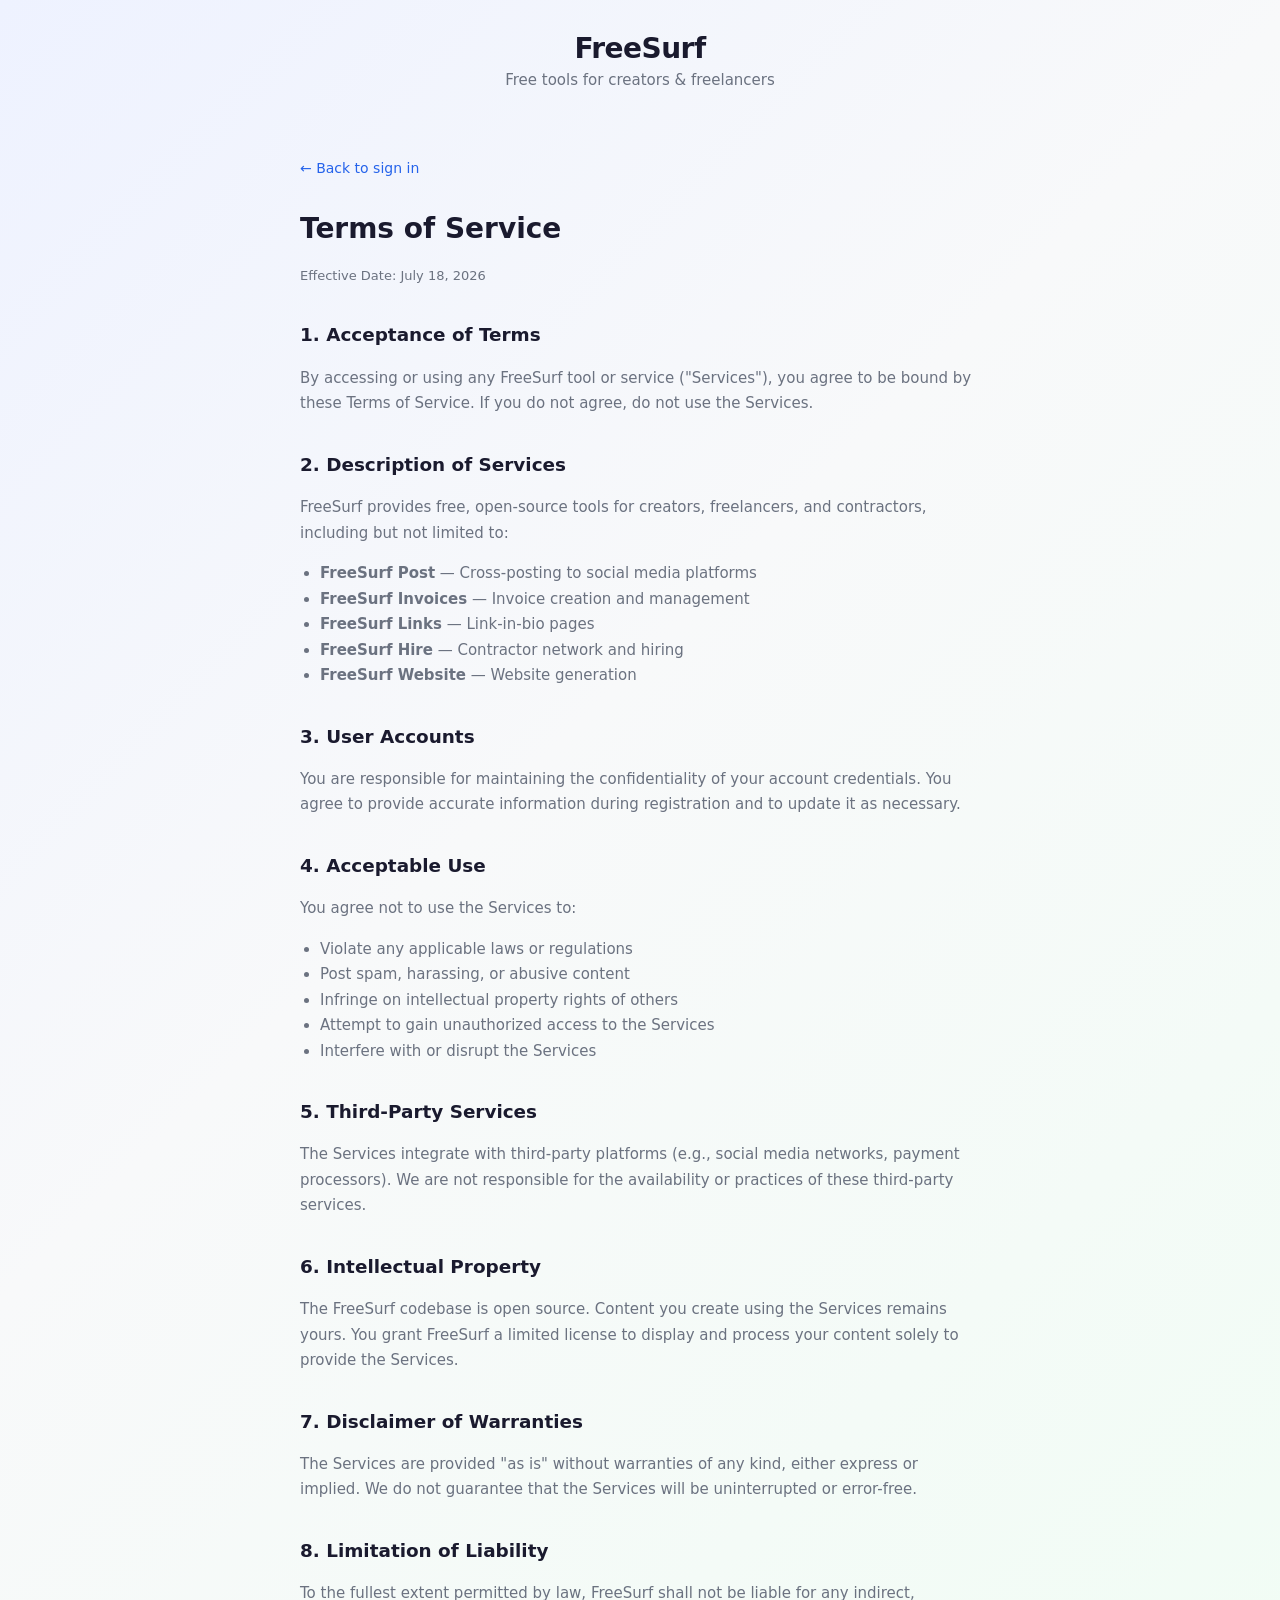
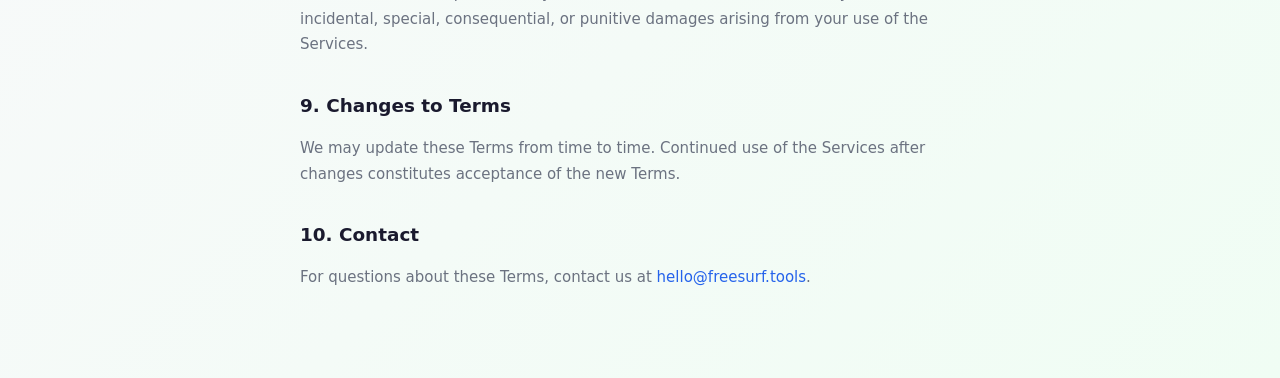
==== terms.html @ 84cd0336 "Add shared FreeSurf footer with consistent styling" ====
<!DOCTYPE html>
<html lang="en">
<head>
  <meta charset="UTF-8" />
  <meta name="viewport" content="width=device-width, initial-scale=1.0" />
  <title>Terms of Service — FreeSurf</title>
  <meta name="description" content="Terms of Service for FreeSurf tools." />
  <link rel="stylesheet" href="./css/style.css" />
  <style>
    .legal-content { max-width: 720px; margin: 0 auto; padding: 40px 20px; line-height: 1.7; }
    .legal-content h1 { font-size: 1.75rem; margin-bottom: 8px; }
    .legal-content h2 { font-size: 1.15rem; margin-top: 32px; margin-bottom: 8px; }
    .legal-content p, .legal-content ul { color: var(--muted); font-size: 0.9375rem; }
    .legal-content ul { padding-left: 20px; }
    .legal-content .effective { font-size: 0.8125rem; color: var(--muted); margin-bottom: 32px; }
    .legal-back { display: block; margin-bottom: 24px; font-size: 0.875rem; }
  </style>
</head>
<body>
  <div class="auth-shell">
    <header class="auth-header">
      <a href="/" class="auth-logo">FreeSurf</a>
      <p class="auth-subtitle">Free tools for creators &amp; freelancers</p>
    </header>
    <div class="legal-content">
      <a href="/" class="legal-back">← Back to sign in</a>
      <h1>Terms of Service</h1>
      <p class="effective">Effective Date: July 18, 2026</p>

      <h2>1. Acceptance of Terms</h2>
      <p>By accessing or using any FreeSurf tool or service ("Services"), you agree to be bound by these Terms of Service. If you do not agree, do not use the Services.</p>

      <h2>2. Description of Services</h2>
      <p>FreeSurf provides free, open-source tools for creators, freelancers, and contractors, including but not limited to:</p>
      <ul>
        <li><strong>FreeSurf Post</strong> — Cross-posting to social media platforms</li>
        <li><strong>FreeSurf Invoices</strong> — Invoice creation and management</li>
        <li><strong>FreeSurf Links</strong> — Link-in-bio pages</li>
        <li><strong>FreeSurf Hire</strong> — Contractor network and hiring</li>
        <li><strong>FreeSurf Website</strong> — Website generation</li>
      </ul>

      <h2>3. User Accounts</h2>
      <p>You are responsible for maintaining the confidentiality of your account credentials. You agree to provide accurate information during registration and to update it as necessary.</p>

      <h2>4. Acceptable Use</h2>
      <p>You agree not to use the Services to:</p>
      <ul>
        <li>Violate any applicable laws or regulations</li>
        <li>Post spam, harassing, or abusive content</li>
        <li>Infringe on intellectual property rights of others</li>
        <li>Attempt to gain unauthorized access to the Services</li>
        <li>Interfere with or disrupt the Services</li>
      </ul>

      <h2>5. Third-Party Services</h2>
      <p>The Services integrate with third-party platforms (e.g., social media networks, payment processors). We are not responsible for the availability or practices of these third-party services.</p>

      <h2>6. Intellectual Property</h2>
      <p>The FreeSurf codebase is open source. Content you create using the Services remains yours. You grant FreeSurf a limited license to display and process your content solely to provide the Services.</p>

      <h2>7. Disclaimer of Warranties</h2>
      <p>The Services are provided "as is" without warranties of any kind, either express or implied. We do not guarantee that the Services will be uninterrupted or error-free.</p>

      <h2>8. Limitation of Liability</h2>
      <p>To the fullest extent permitted by law, FreeSurf shall not be liable for any indirect, incidental, special, consequential, or punitive damages arising from your use of the Services.</p>

      <h2>9. Changes to Terms</h2>
      <p>We may update these Terms from time to time. Continued use of the Services after changes constitutes acceptance of the new Terms.</p>

      <h2>10. Contact</h2>
      <p>For questions about these Terms, contact us at <a href="mailto:hello@freesurf.tools">hello@freesurf.tools</a>.</p>
    </div>
  </div>
</body>
</html>
---- css/style.css ----
:root {
  --bg: #f8f9fa;
  --card: #ffffff;
  --ink: #1a1a2e;
  --muted: #6b7280;
  --line: #e5e7eb;
  --accent: #2563eb;
  --accent-hover: #1d4ed8;
  --error: #dc2626;
  --success: #059669;
  --radius: 10px;
}

* { box-sizing: border-box; }

body {
  margin: 0;
  font-family: Inter, "Segoe UI", Roboto, system-ui, sans-serif;
  color: var(--ink);
  background: linear-gradient(135deg, #eef2ff 0%, #f8f9fa 40%, #f0fdf4 100%);
  min-height: 100vh;
}

a { color: var(--accent); text-decoration: none; }
a:hover { text-decoration: underline; }

.auth-shell {
  display: flex;
  flex-direction: column;
  align-items: center;
  justify-content: center;
  min-height: 100vh;
  padding: 32px 20px;
}

.auth-header {
  text-align: center;
  margin-bottom: 28px;
}

.auth-logo {
  font-size: 28px;
  font-weight: 700;
  color: var(--ink);
  letter-spacing: -0.5px;
}
.auth-logo:hover { text-decoration: none; }

.auth-subtitle {
  margin: 6px 0 0;
  color: var(--muted);
  font-size: 15px;
}

.auth-card {
  background: var(--card);
  border-radius: var(--radius);
  box-shadow: 0 4px 24px rgba(0, 0, 0, 0.06), 0 1px 3px rgba(0, 0, 0, 0.04);
  width: 100%;
  max-width: 420px;
  padding: 32px 28px;
}

.auth-tabs {
  display: flex;
  border-bottom: 2px solid var(--line);
  margin-bottom: 24px;
}

.auth-tab {
  flex: 1;
  padding: 10px 0;
  background: none;
  border: none;
  font-size: 15px;
  font-weight: 500;
  color: var(--muted);
  cursor: pointer;
  border-bottom: 2px solid transparent;
  margin-bottom: -2px;
  transition: color 0.15s;
}
.auth-tab:hover { color: var(--ink); }

.auth-tab-active {
  color: var(--accent);
  border-bottom-color: var(--accent);
}
.auth-tab-active:hover { color: var(--accent); }

.auth-form {
  display: flex;
  flex-direction: column;
  gap: 16px;
}

.auth-form-hidden { display: none; }

.field {
  display: flex;
  flex-direction: column;
  gap: 5px;
}

.field span {
  font-size: 13px;
  font-weight: 500;
  color: var(--muted);
  letter-spacing: 0.01em;
}

.field input {
  padding: 10px 12px;
  border: 1.5px solid var(--line);
  border-radius: 6px;
  font-size: 15px;
  color: var(--ink);
  background: var(--bg);
  transition: border-color 0.15s;
}
.field input:focus {
  outline: none;
  border-color: var(--accent);
  box-shadow: 0 0 0 3px rgba(37, 99, 235, 0.1);
}

.btn {
  padding: 11px 20px;
  border: none;
  border-radius: 6px;
  font-size: 15px;
  font-weight: 600;
  cursor: pointer;
  transition: background 0.15s, transform 0.1s;
}
.btn:active { transform: scale(0.98); }

.btn-primary {
  background: var(--accent);
  color: #fff;
}
.btn-primary:hover { background: var(--accent-hover); }
.btn-primary:disabled { opacity: 0.6; cursor: not-allowed; }

.auth-feedback {
  margin: 0;
  font-size: 13px;
  min-height: 20px;
  display: none;
}

.auth-feedback.is-visible { display: block; }

.auth-feedback[data-mode="error"] { color: var(--error); }
.auth-feedback[data-mode="success"] { color: var(--success); }
.auth-feedback[data-mode="idle"] { color: var(--muted); }

.auth-footer-text {
  margin: 20px 0 0;
  font-size: 12px;
  color: var(--muted);
  text-align: center;
  line-height: 1.5;
}

/* Checkbox fields */
.field-checkbox {
  display: flex;
  align-items: flex-start;
  gap: 8px;
  font-size: 13px;
  color: var(--muted);
  line-height: 1.4;
  cursor: pointer;
}
.field-checkbox input[type="checkbox"] {
  margin-top: 2px;
  width: 16px;
  height: 16px;
  accent-color: var(--accent);
  flex-shrink: 0;
}
.field-checkbox a {
  color: var(--accent);
  text-decoration: underline;
}
.field-checkbox strong {
  color: var(--ink);
}

@media (max-width: 480px) {
  .auth-card { padding: 24px 18px; }
}

/* ── Shared FreeSurf footer ── */
.freesurf-footer {
  border-top: 1px solid var(--border);
  background: var(--surface);
  padding: 40px 24px 24px;
  margin-top: 48px;
  font-family: "Inter", -apple-system, BlinkMacSystemFont, "Segoe UI", Roboto, sans-serif;
  color: var(--text);
}

.freesurf-footer-inner {
  max-width: 960px;
  margin: 0 auto;
  display: flex;
  justify-content: space-between;
  gap: 40px;
  flex-wrap: wrap;
}

.freesurf-footer-brand { max-width: 300px; }

.freesurf-footer-logo {
  font-size: 1.1rem;
  font-weight: 700;
  color: var(--brand);
  text-decoration: none;
  letter-spacing: -0.02em;
}

.freesurf-footer-tagline {
  margin: 8px 0 0;
  font-size: 0.8125rem;
  color: var(--text-muted);
  line-height: 1.5;
}

.freesurf-footer-links {
  display: flex;
  gap: 48px;
  flex-wrap: wrap;
}

.freesurf-footer-col {
  display: flex;
  flex-direction: column;
  gap: 8px;
}

.freesurf-footer-heading {
  font-size: 0.75rem;
  font-weight: 700;
  text-transform: uppercase;
  letter-spacing: 0.05em;
  color: var(--text-muted);
  margin-bottom: 4px;
}

.freesurf-footer-col a {
  font-size: 0.875rem;
  color: var(--text-secondary);
  text-decoration: none;
  transition: color 0.15s;
}
.freesurf-footer-col a:hover { color: var(--brand); }

.freesurf-footer-bottom {
  max-width: 960px;
  margin: 28px auto 0;
  padding-top: 16px;
  border-top: 1px solid var(--border);
  display: flex;
  justify-content: space-between;
  gap: 16px;
  font-size: 0.75rem;
  color: var(--text-muted);
  flex-wrap: wrap;
}

@media (max-width: 640px) {
  .freesurf-footer-inner { flex-direction: column; gap: 24px; }
  .freesurf-footer-bottom { flex-direction: column; text-align: center; }
}
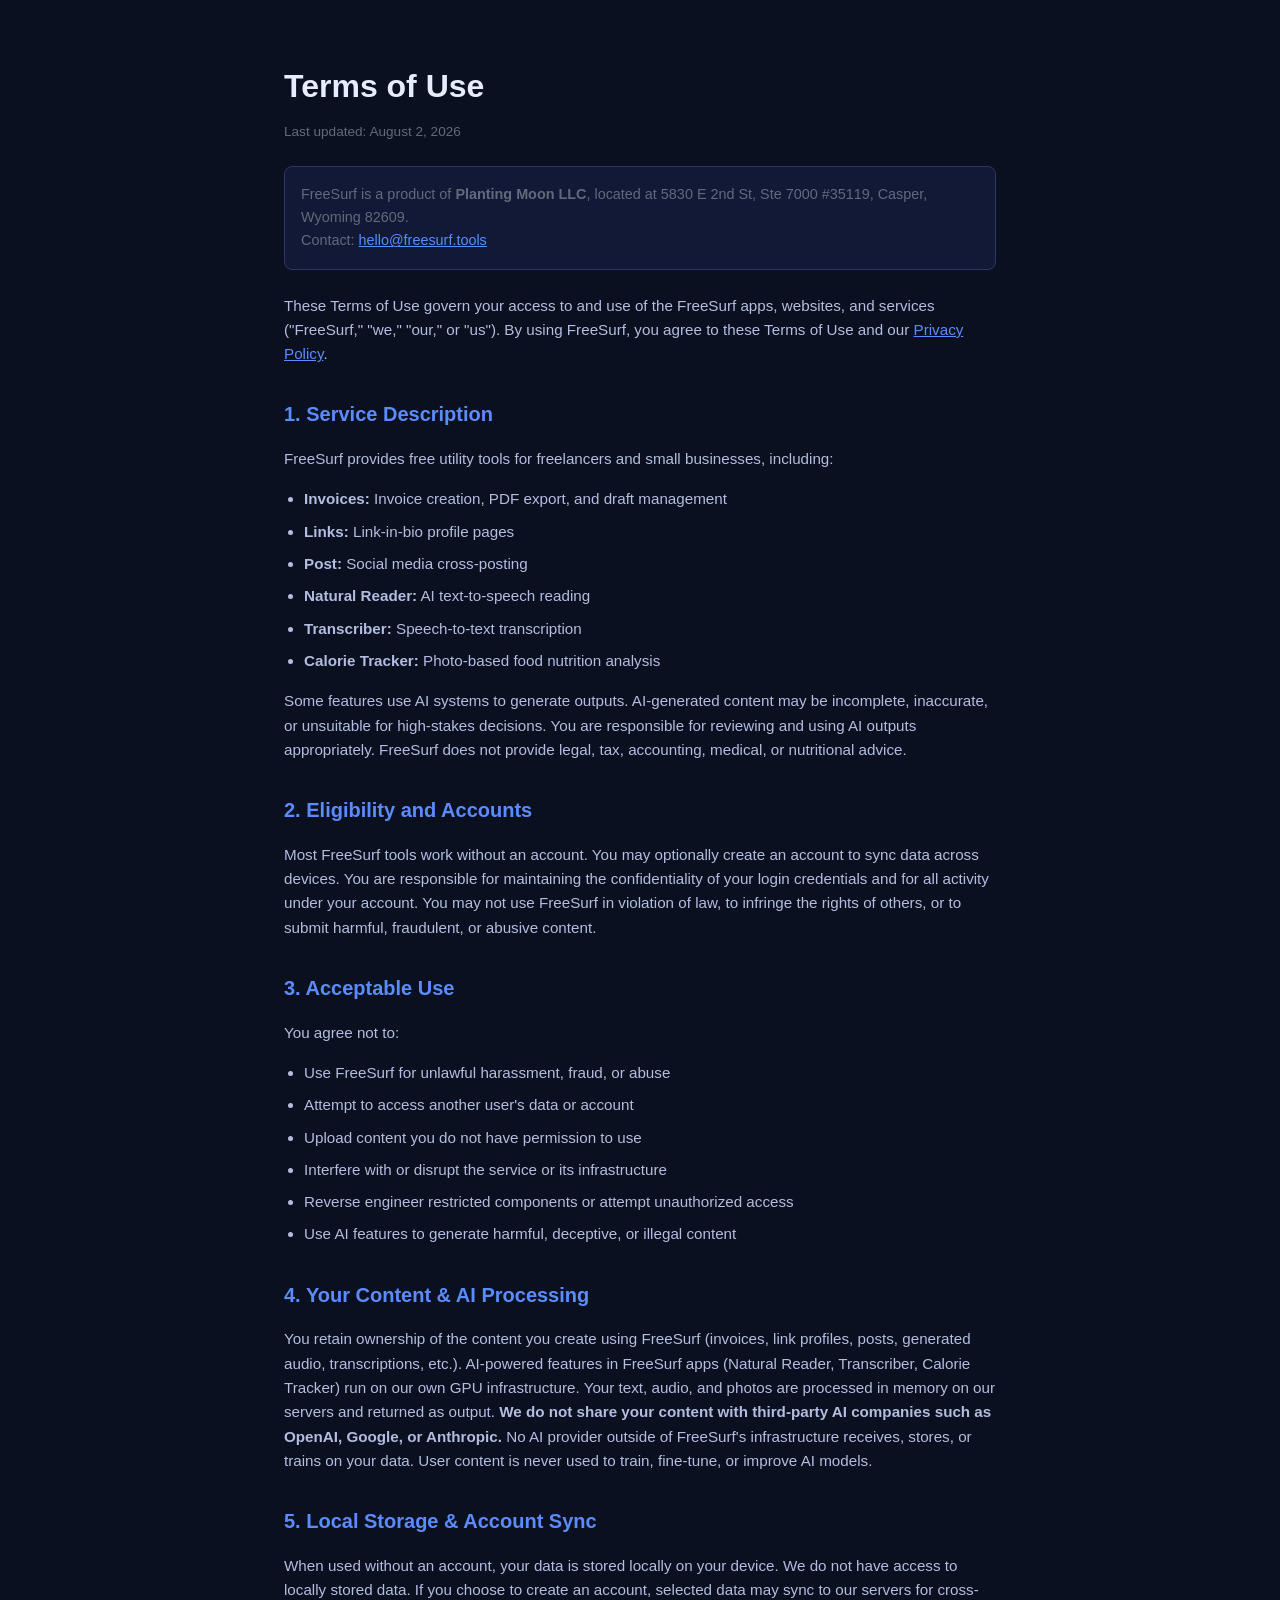
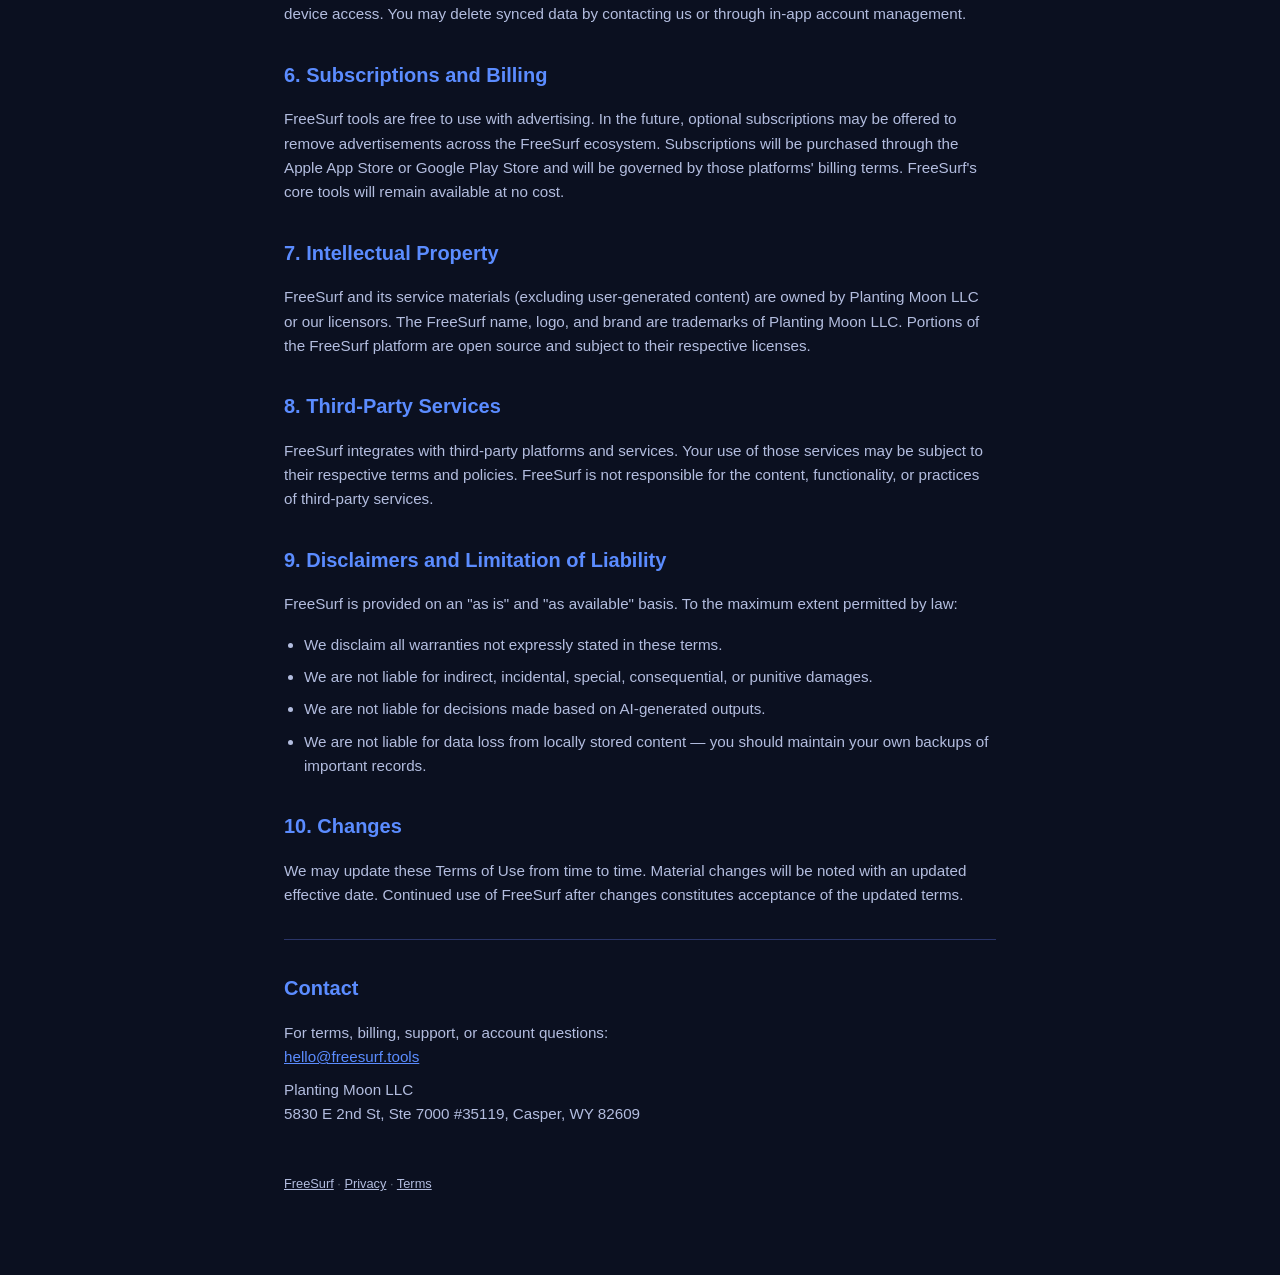
==== commit f5564bfc: "Remove Image Maker / third-party image-gen references from privacy and terms" ====
--- a/terms.html
+++ b/terms.html
@@ -3,74 +3,100 @@
 <head>
   <meta charset="UTF-8" />
   <meta name="viewport" content="width=device-width, initial-scale=1.0" />
-  <title>Terms of Service — FreeSurf</title>
-  <meta name="description" content="Terms of Service for FreeSurf tools." />
-  <link rel="stylesheet" href="./css/style.css" />
+  <title>Terms of Use — FreeSurf</title>
+  <meta name="description" content="Terms of use for FreeSurf — free tools for freelancers and small businesses." />
   <style>
-    .legal-content { max-width: 720px; margin: 0 auto; padding: 40px 20px; line-height: 1.7; }
-    .legal-content h1 { font-size: 1.75rem; margin-bottom: 8px; }
-    .legal-content h2 { font-size: 1.15rem; margin-top: 32px; margin-bottom: 8px; }
-    .legal-content p, .legal-content ul { color: var(--muted); font-size: 0.9375rem; }
-    .legal-content ul { padding-left: 20px; }
-    .legal-content .effective { font-size: 0.8125rem; color: var(--muted); margin-bottom: 32px; }
-    .legal-back { display: block; margin-bottom: 24px; font-size: 0.875rem; }
+    :root { --bg: #0b1020; --card: #111937; --text: #e8ecff; --muted: #b3bddf; --accent: #5b8cff; --border: #2a3568; }
+    * { box-sizing: border-box; }
+    body { margin: 0; font-family: Inter, Segoe UI, Roboto, Arial, sans-serif; background: var(--bg); color: var(--text); line-height: 1.6; }
+    a { color: var(--accent); }
+    .wrap { max-width: 760px; margin: 0 auto; padding: 40px 24px 80px; }
+    h1 { font-size: 2rem; margin-bottom: 8px; }
+    h2 { font-size: 1.25rem; margin-top: 32px; color: var(--accent); }
+    p, li { color: var(--muted); font-size: 0.95rem; margin: 8px 0; }
+    ul { padding-left: 20px; }
+    .updated { font-size: 0.85rem; color: #5f6b7a; margin-bottom: 24px; }
+    .entity { font-size: 0.9rem; color: #5f6b7a; margin-bottom: 24px; padding: 16px; background: var(--card); border-radius: 8px; border: 1px solid var(--border); }
+    hr { border: 0; border-top: 1px solid var(--border); margin: 32px 0; }
+    footer { margin-top: 48px; font-size: 0.8rem; color: #5f6b7a; }
+    footer a { color: var(--muted); }
   </style>
 </head>
 <body>
-  <div class="auth-shell">
-    <header class="auth-header">
-      <a href="/" class="auth-logo">FreeSurf</a>
-      <p class="auth-subtitle">Free tools for creators &amp; freelancers</p>
-    </header>
-    <div class="legal-content">
-      <a href="/" class="legal-back">← Back to sign in</a>
-      <h1>Terms of Service</h1>
-      <p class="effective">Effective Date: July 18, 2026</p>
+  <div class="wrap">
+    <h1>Terms of Use</h1>
+    <p class="updated">Last updated: August 2, 2026</p>
 
-      <h2>1. Acceptance of Terms</h2>
-      <p>By accessing or using any FreeSurf tool or service ("Services"), you agree to be bound by these Terms of Service. If you do not agree, do not use the Services.</p>
+    <div class="entity">
+      FreeSurf is a product of <strong>Planting Moon LLC</strong>, located at 5830 E 2nd St, Ste 7000 #35119, Casper, Wyoming 82609.<br />
+      Contact: <a href="mailto:hello@freesurf.tools">hello@freesurf.tools</a>
+    </div>
 
-      <h2>2. Description of Services</h2>
-      <p>FreeSurf provides free, open-source tools for creators, freelancers, and contractors, including but not limited to:</p>
-      <ul>
-        <li><strong>FreeSurf Post</strong> — Cross-posting to social media platforms</li>
-        <li><strong>FreeSurf Invoices</strong> — Invoice creation and management</li>
-        <li><strong>FreeSurf Links</strong> — Link-in-bio pages</li>
-        <li><strong>FreeSurf Hire</strong> — Contractor network and hiring</li>
-        <li><strong>FreeSurf Website</strong> — Website generation</li>
-      </ul>
+    <p>These Terms of Use govern your access to and use of the FreeSurf apps, websites, and services ("FreeSurf," "we," "our," or "us"). By using FreeSurf, you agree to these Terms of Use and our <a href="/privacy">Privacy Policy</a>.</p>
 
-      <h2>3. User Accounts</h2>
-      <p>You are responsible for maintaining the confidentiality of your account credentials. You agree to provide accurate information during registration and to update it as necessary.</p>
+    <h2>1. Service Description</h2>
+    <p>FreeSurf provides free utility tools for freelancers and small businesses, including:</p>
+    <ul>
+      <li><strong>Invoices:</strong> Invoice creation, PDF export, and draft management</li>
+      <li><strong>Links:</strong> Link-in-bio profile pages</li>
+      <li><strong>Post:</strong> Social media cross-posting</li>
+      <li><strong>Natural Reader:</strong> AI text-to-speech reading</li>
+      <li><strong>Transcriber:</strong> Speech-to-text transcription</li>
+      <li><strong>Calorie Tracker:</strong> Photo-based food nutrition analysis</li>
+    </ul>
+    <p>Some features use AI systems to generate outputs. AI-generated content may be incomplete, inaccurate, or unsuitable for high-stakes decisions. You are responsible for reviewing and using AI outputs appropriately. FreeSurf does not provide legal, tax, accounting, medical, or nutritional advice.</p>
 
-      <h2>4. Acceptable Use</h2>
-      <p>You agree not to use the Services to:</p>
-      <ul>
-        <li>Violate any applicable laws or regulations</li>
-        <li>Post spam, harassing, or abusive content</li>
-        <li>Infringe on intellectual property rights of others</li>
-        <li>Attempt to gain unauthorized access to the Services</li>
-        <li>Interfere with or disrupt the Services</li>
-      </ul>
+    <h2>2. Eligibility and Accounts</h2>
+    <p>Most FreeSurf tools work without an account. You may optionally create an account to sync data across devices. You are responsible for maintaining the confidentiality of your login credentials and for all activity under your account. You may not use FreeSurf in violation of law, to infringe the rights of others, or to submit harmful, fraudulent, or abusive content.</p>
 
-      <h2>5. Third-Party Services</h2>
-      <p>The Services integrate with third-party platforms (e.g., social media networks, payment processors). We are not responsible for the availability or practices of these third-party services.</p>
+    <h2>3. Acceptable Use</h2>
+    <p>You agree not to:</p>
+    <ul>
+      <li>Use FreeSurf for unlawful harassment, fraud, or abuse</li>
+      <li>Attempt to access another user's data or account</li>
+      <li>Upload content you do not have permission to use</li>
+      <li>Interfere with or disrupt the service or its infrastructure</li>
+      <li>Reverse engineer restricted components or attempt unauthorized access</li>
+      <li>Use AI features to generate harmful, deceptive, or illegal content</li>
+    </ul>
 
-      <h2>6. Intellectual Property</h2>
-      <p>The FreeSurf codebase is open source. Content you create using the Services remains yours. You grant FreeSurf a limited license to display and process your content solely to provide the Services.</p>
+    <h2>4. Your Content & AI Processing</h2>
+    <p>You retain ownership of the content you create using FreeSurf (invoices, link profiles, posts, generated audio, transcriptions, etc.). AI-powered features in FreeSurf apps (Natural Reader, Transcriber, Calorie Tracker) run on our own GPU infrastructure. Your text, audio, and photos are processed in memory on our servers and returned as output. <strong>We do not share your content with third-party AI companies such as OpenAI, Google, or Anthropic.</strong> No AI provider outside of FreeSurf's infrastructure receives, stores, or trains on your data. User content is never used to train, fine-tune, or improve AI models.</p>
 
-      <h2>7. Disclaimer of Warranties</h2>
-      <p>The Services are provided "as is" without warranties of any kind, either express or implied. We do not guarantee that the Services will be uninterrupted or error-free.</p>
+    <h2>5. Local Storage & Account Sync</h2>
+    <p>When used without an account, your data is stored locally on your device. We do not have access to locally stored data. If you choose to create an account, selected data may sync to our servers for cross-device access. You may delete synced data by contacting us or through in-app account management.</p>
 
-      <h2>8. Limitation of Liability</h2>
-      <p>To the fullest extent permitted by law, FreeSurf shall not be liable for any indirect, incidental, special, consequential, or punitive damages arising from your use of the Services.</p>
+    <h2>6. Subscriptions and Billing</h2>
+    <p>FreeSurf tools are free to use with advertising. In the future, optional subscriptions may be offered to remove advertisements across the FreeSurf ecosystem. Subscriptions will be purchased through the Apple App Store or Google Play Store and will be governed by those platforms' billing terms. FreeSurf's core tools will remain available at no cost.</p>
 
-      <h2>9. Changes to Terms</h2>
-      <p>We may update these Terms from time to time. Continued use of the Services after changes constitutes acceptance of the new Terms.</p>
+    <h2>7. Intellectual Property</h2>
+    <p>FreeSurf and its service materials (excluding user-generated content) are owned by Planting Moon LLC or our licensors. The FreeSurf name, logo, and brand are trademarks of Planting Moon LLC. Portions of the FreeSurf platform are open source and subject to their respective licenses.</p>
 
-      <h2>10. Contact</h2>
-      <p>For questions about these Terms, contact us at <a href="mailto:hello@freesurf.tools">hello@freesurf.tools</a>.</p>
-    </div>
+    <h2>8. Third-Party Services</h2>
+    <p>FreeSurf integrates with third-party platforms and services. Your use of those services may be subject to their respective terms and policies. FreeSurf is not responsible for the content, functionality, or practices of third-party services.</p>
+
+    <h2>9. Disclaimers and Limitation of Liability</h2>
+    <p>FreeSurf is provided on an "as is" and "as available" basis. To the maximum extent permitted by law:</p>
+    <ul>
+      <li>We disclaim all warranties not expressly stated in these terms.</li>
+      <li>We are not liable for indirect, incidental, special, consequential, or punitive damages.</li>
+      <li>We are not liable for decisions made based on AI-generated outputs.</li>
+      <li>We are not liable for data loss from locally stored content — you should maintain your own backups of important records.</li>
+    </ul>
+
+    <h2>10. Changes</h2>
+    <p>We may update these Terms of Use from time to time. Material changes will be noted with an updated effective date. Continued use of FreeSurf after changes constitutes acceptance of the updated terms.</p>
+
+    <hr />
+
+    <h2>Contact</h2>
+    <p>For terms, billing, support, or account questions:<br />
+    <a href="mailto:hello@freesurf.tools">hello@freesurf.tools</a></p>
+    <p>Planting Moon LLC<br />5830 E 2nd St, Ste 7000 #35119, Casper, WY 82609</p>
+
+    <footer>
+      <a href="/">FreeSurf</a> · <a href="/privacy">Privacy</a> · <a href="/terms">Terms</a>
+    </footer>
   </div>
 </body>
 </html>
